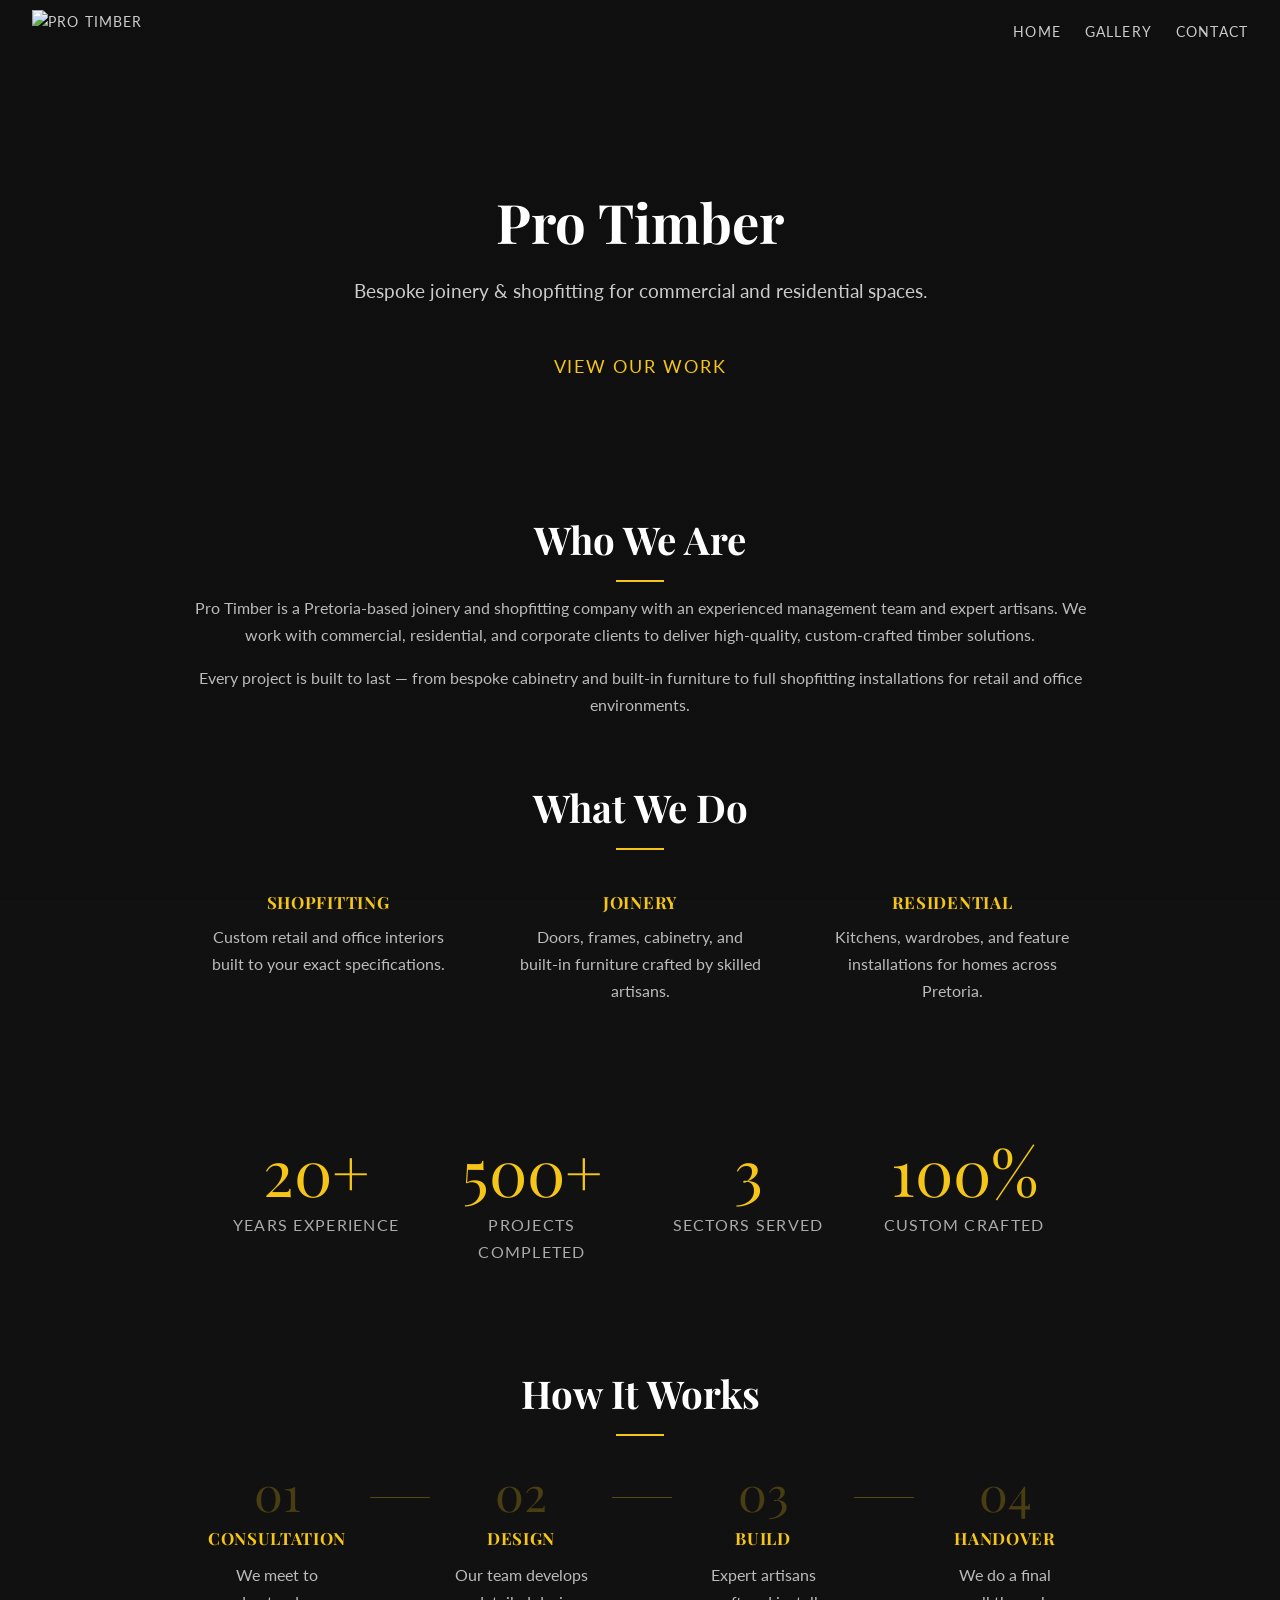
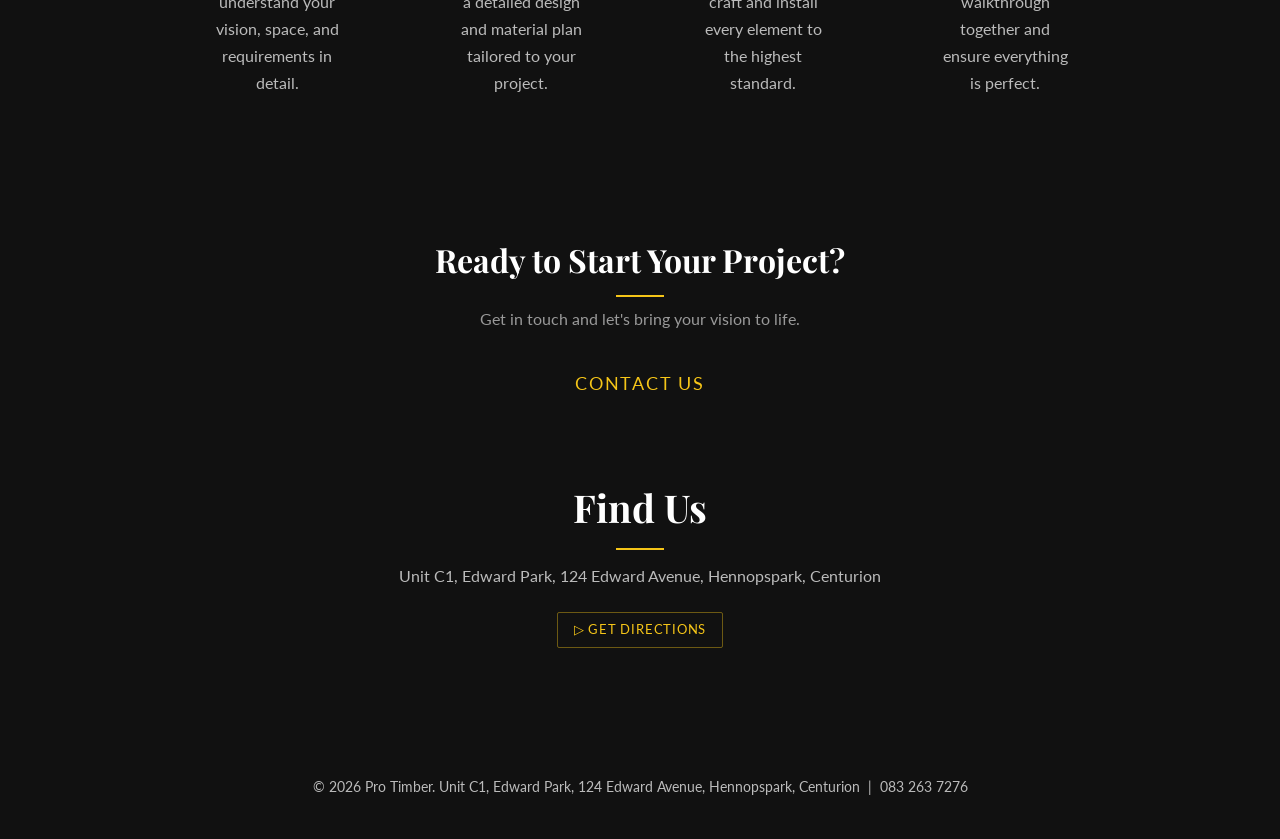
==== index.html @ 9af2f575 "Add files via upload" ====
<!DOCTYPE html>
<html lang="en">

<head>
  <meta charset="UTF-8">
  <meta name="viewport" content="width=device-width, initial-scale=1.0">
  <title>Pro Timber — Joinery &amp; Shopfitting</title>
  <link rel="icon" type="image/png" href="images/logo.png">
  <!-- Google Fonts: loads Playfair Display (headings) and Lato (body/nav) from the internet.
       This must come BEFORE style.css so our CSS can reference these font names. -->
  <link rel="preconnect" href="https://fonts.googleapis.com">
  <link rel="preconnect" href="https://fonts.gstatic.com" crossorigin>
  <link href="https://fonts.googleapis.com/css2?family=Lato:wght@400;700&family=Playfair+Display:wght@400;700&display=swap" rel="stylesheet">
  <link rel="stylesheet" href="style.css">
</head>

<body>

  <!-- NAVIGATION
       The same nav block appears on eve  ry page.
       Later we'll learn how to avoid repeating it (using JS or a build tool).
       For now, copy-paste is fine — it's how most beginners start. -->
  <nav>
    <a href="index.html" class="nav-brand">
      <img src="images/logo.png" alt="Pro Timber" class="nav-logo">
    </a>
    <button class="hamburger" id="hamburger" aria-label="Open menu">
      <span></span><span></span><span></span>
    </button>
    <div class="nav-links" id="nav-links">
      <a href="index.html">Home</a>
      <a href="gallery.html">Gallery</a>
      <a href="contact.html">Contact</a>
    </div>
  </nav>

  <main>

    <!-- HERO SECTION
         A "hero" is web jargon for the big intro block at the top of a page.
         It's the first thing a visitor sees, so it should communicate who you are
         and what you do immediately. -->
    <section class="hero">
      <h1>Pro Timber</h1>
      <p>Bespoke joinery &amp; shopfitting for commercial and residential spaces.</p>
      <a href="gallery.html" class="btn">View Our Work</a>
    </section>

    <!-- ABOUT SECTION -->
    <section class="section" style="text-align:center">
      <h2>Who We Are</h2>
      <p>
        Pro Timber is a Pretoria-based joinery and shopfitting company with an experienced
        management team and expert artisans. We work with commercial, residential, and
        corporate clients to deliver high-quality, custom-crafted timber solutions.
      </p>
      <p>
        Every project is built to last — from bespoke cabinetry and built-in furniture to
        full shopfitting installations for retail and office environments.
      </p>
    </section>

    <!-- SERVICES SECTION
         Notice the "services-grid" class — that class is defined in style.css
         and sets up a 3-column grid layout. -->
    <section class="section" style="text-align:center">
      <h2>What We Do</h2>

      <div class="services-grid">
        <!-- "div" stands for "division" — it's a generic container with no meaning of its own.
             We use it here purely to group content for styling purposes. -->
        <div class="service-card">
          <h3>Shopfitting</h3>
          <p>Custom retail and office interiors built to your exact specifications.</p>
        </div>

        <div class="service-card">
          <h3>Joinery</h3>
          <p>Doors, frames, cabinetry, and built-in furniture crafted by skilled artisans.</p>
        </div>

        <div class="service-card">
          <h3>Residential</h3>
          <p>Kitchens, wardrobes, and feature installations for homes across Pretoria.</p>
        </div>
      </div>
    </section>

    <!-- WHY CHOOSE US
         A row of stats/selling points. The "stats-bar" class sets up a flex row in CSS. -->
    <section class="stats-bar">
      <div class="stat">
        <span class="stat-number">20+</span>
        <span class="stat-label">Years Experience</span>
      </div>
      <div class="stat">
        <span class="stat-number">500+</span>
        <span class="stat-label">Projects Completed</span>
      </div>
      <div class="stat">
        <span class="stat-number">3</span>
        <span class="stat-label">Sectors Served</span>
      </div>
      <div class="stat">
        <span class="stat-number">100%</span>
        <span class="stat-label">Custom Crafted</span>
      </div>
    </section>

    <!-- HOW IT WORKS
         Numbered steps showing the client journey. -->
    <section class="section" style="text-align:center">
      <h2>How It Works</h2>
      <div class="steps">

        <div class="step">
          <div class="step-number">01</div>
          <h3>Consultation</h3>
          <p>We meet to understand your vision, space, and requirements in detail.</p>
        </div>

        <div class="step-divider"></div>

        <div class="step">
          <div class="step-number">02</div>
          <h3>Design</h3>
          <p>Our team develops a detailed design and material plan tailored to your project.</p>
        </div>

        <div class="step-divider"></div>

        <div class="step">
          <div class="step-number">03</div>
          <h3>Build</h3>
          <p>Expert artisans craft and install every element to the highest standard.</p>
        </div>

        <div class="step-divider"></div>

        <div class="step">
          <div class="step-number">04</div>
          <h3>Handover</h3>
          <p>We do a final walkthrough together and ensure everything is perfect.</p>
        </div>

      </div>
    </section>

    <!-- CALL TO ACTION BANNER -->
    <section class="cta-banner">
      <h2>Ready to Start Your Project?</h2>
      <p>Get in touch and let's bring your vision to life.</p>
      <a href="contact.html" class="btn">Contact Us</a>
    </section>

    <!-- LOCATION -->
    <section class="section" style="text-align:center">
      <h2>Find Us</h2>
      <p>Unit C1, Edward Park, 124 Edward Avenue, Hennopspark, Centurion</p>
      <a href="https://www.google.com/maps/dir/-25.8231577,28.3070074/Pro-Timber+Pty+Ltd,+Unit+C1,+124+Edward+Ave,+Hennopspark,+Centurion,+0157/@-25.8391214,28.1965211,13z/data=!3m1!4b1!4m17!1m7!3m6!1s0x1e956595f6eb8b1b:0x446a75d9edf15327!2sPro-Timber+Pty+Ltd!8m2!3d-25.8639199!4d28.1676412!16s%2Fg%2F11k9jcw3yf!4m8!1m1!4e1!1m5!1m1!1s0x1e956595f6eb8b1b:0x446a75d9edf15327!2m2!1d28.1676412!2d-25.8639199?entry=ttu&g_ep=EgoyMDI2MDYxNi4wIKXMDSoASAFQAw%3D%3D" target="_blank" class="maps-btn">
        &#9655; Get Directions
      </a>
    </section>

  </main>

  <footer>
    <p>&copy; 2026 Pro Timber. Unit C1, Edward Park, 124 Edward Avenue, Hennopspark, Centurion &nbsp;|&nbsp; 083 263 7276</p>
  </footer>

  <script>
    const hamburger = document.getElementById('hamburger');
    const navLinks  = document.getElementById('nav-links');
    hamburger.addEventListener('click', function() {
      hamburger.classList.toggle('open');
      navLinks.classList.toggle('open');
    });
    // Close menu when a link is clicked
    navLinks.querySelectorAll('a').forEach(function(link) {
      link.addEventListener('click', function() {
        hamburger.classList.remove('open');
        navLinks.classList.remove('open');
      });
    });
  </script>
</body>
</html>
---- style.css ----
/* ============================================================
   Pro Timber — Dark theme matching the logo
   Dark background, yellow (#f5c518) accents, white text
   ============================================================ */

* {
  box-sizing: border-box;
  margin: 0;
  padding: 0;
}

body {
  font-family: 'Lato', Arial, sans-serif;
  color: #e8e0d0;
  line-height: 1.7;

  background-image:
    linear-gradient(rgba(15, 15, 15, 0.88), rgba(15, 15, 15, 0.88)),
    url('images/bg.png');
  background-attachment: fixed;
  background-size: cover;
  background-position: center;
  background-color: #111;   /* fallback if image fails to load */
}

/* ── Navigation ─────────────────────────────────────────── */
nav {
  background-color: transparent;
  display: flex;
  align-items: center;
  padding: 0 2rem;
  height: 64px;
  gap: 1.5rem;
  position: sticky;
  top: 0;
  z-index: 100;
}

nav a {
  color: #ccc;
  text-decoration: none;
  font-family: 'Lato', Arial, sans-serif;
  font-size: 0.9rem;
  letter-spacing: 0.08em;
  text-transform: uppercase;
  transition: color 0.2s ease;
}

nav a:hover {
  color: #f5c518;   /* yellow from the logo */
}

.nav-brand {
  margin-right: auto;
}

.nav-logo {
  height: 44px;
  display: block;
}

/* ── Main content area ──────────────────────────────────── */
main {
  max-width: 960px;
  margin: 0 auto;
  padding: 2rem 1.5rem 1rem;
}

/* ── Hero ───────────────────────────────────────────────── */
.hero {
  text-align: center;
  padding: 5rem 1rem 4rem;
  margin-bottom: 3rem;
}

.hero p {
  margin-top: 0.3rem;
  margin-bottom: 1rem;
}

.hero h1 {
  font-size: 3.4rem;
  color: #ffffff;
  margin-bottom: 0.4rem;
  font-family: 'Playfair Display', Georgia, serif;
}

.hero p {
  font-size: 1.2rem;
  color: #ccc;
  margin-bottom: 2rem;
}

/* ── Button ─────────────────────────────────────────────── */
.btn {
  display: inline-block;
  padding: 0.8rem 2rem;
  background-color: transparent;
  border: none;
  color: #f5c518;
  text-decoration: none;
  font-family: 'Lato', Arial, sans-serif;
  font-size: 1.1rem;
  letter-spacing: 0.1em;
  text-transform: uppercase;
  transition: color 0.3s ease;
}

.btn:hover {
  color: #fff;
}

/* ── Headings ───────────────────────────────────────────── */
h2 {
  font-size: 2.4rem;
  color: #ffffff;
  margin-bottom: 0.75rem;
  font-family: 'Playfair Display', Georgia, serif;
  padding-bottom: 0.6rem;
  position: relative;
}

/* ::after creates a fake element after the h2 — no extra HTML needed.
   We use it to draw the yellow line underneath. */
h2::after {
  content: '';           /* required for pseudo-elements — even if empty */
  position: absolute;
  bottom: 0;
  left: 50%;
  transform: translateX(-50%);   /* centres the line under the heading */
  width: 48px;
  height: 2px;
  background-color: #f5c518;
}

h3 {
  font-size: 1.05rem;
  color: #f5c518;   /* yellow for sub-headings */
  margin-bottom: 0.4rem;
  font-family: 'Playfair Display', Georgia, serif;
  letter-spacing: 0.04em;
  text-transform: uppercase;
}

p {
  margin-bottom: 1rem;
  color: #bbb;
}

.section {
  margin-bottom: 3.5rem;
}

/* ── Service cards ──────────────────────────────────────── */
.services-grid {
  display: grid;
  grid-template-columns: repeat(3, 1fr);
  gap: 1.5rem;
  margin-top: 1rem;
}

.service-card {
  background: none;
  border: none;
  padding: 1.4rem;
}

/* ── Stats bar (Why Choose Us) ──────────────────────────── */
.stats-bar {
  display: flex;
  justify-content: space-between;
  gap: 1rem;
  margin-bottom: 3.5rem;
  padding: 2.5rem 2rem;
}

.stat {
  text-align: center;
  flex: 1;
}

.stat-number {
  display: block;
  font-family: 'Playfair Display', Georgia, serif;
  font-size: 4rem;
  color: #f5c518;
  line-height: 1;
  margin-bottom: 0.5rem;
}

.stat-label {
  display: block;
  font-family: 'Lato', Arial, sans-serif;
  font-size: 1rem;
  letter-spacing: 0.08em;
  text-transform: uppercase;
  color: #aaa;
}

/* ── How It Works steps ─────────────────────────────────── */
.steps {
  display: flex;
  align-items: flex-start;
  gap: 0;
  margin-top: 2rem;
}

.step {
  flex: 1;
  text-align: center;
  padding: 0 1.5rem;
}

.step-number {
  font-family: 'Playfair Display', Georgia, serif;
  font-size: 3rem;
  color: rgba(245, 197, 24, 0.25);  /* large faint number behind the content */
  line-height: 1;
  margin-bottom: 0.5rem;
}

.step h3 {
  margin-bottom: 0.5rem;
}

/* The horizontal line connecting the steps */
.step-divider {
  width: 60px;
  height: 1px;
  background: rgba(245, 197, 24, 0.3);
  margin-top: 1.8rem;
  flex-shrink: 0;
}

/* ── CTA Banner ─────────────────────────────────────────── */
.cta-banner {
  text-align: center;
  padding: 4rem 2rem;
  margin: 3rem -1.5rem 0;
}

.cta-banner h2 {
  font-size: 2rem;
  margin-bottom: 0.5rem;
}

.cta-banner p {
  margin-bottom: 1.5rem;
  color: #999;
}

/* ── Gallery ────────────────────────────────────────────── */
.gallery-grid {
  display: grid;
  grid-template-columns: repeat(3, 1fr);
  gap: 0.75rem;
  margin-top: 1rem;
}

.gallery-item {
  aspect-ratio: 1 / 1;
  background-color: #222;
  border-radius: 2px;
  overflow: hidden;
  position: relative;   /* needed so the caption can be positioned inside it */
  cursor: pointer;
}

.gallery-item img {
  width: 100%;
  height: 100%;
  object-fit: cover;
  display: block;
  transition: transform 0.4s ease;
}

.gallery-item:hover img {
  transform: scale(1.06);
}

/* Caption overlay — sits at the bottom of the photo, hidden by default */
.gallery-caption {
  position: absolute;     /* positioned relative to .gallery-item */
  bottom: 0;
  left: 0;
  right: 0;
  background: linear-gradient(transparent, rgba(0,0,0,0.85));
  color: #fff;
  padding: 2rem 1rem 0.8rem;
  font-family: 'Lato', Arial, sans-serif;
  font-size: 0.85rem;
  letter-spacing: 0.06em;
  text-transform: uppercase;

  /* Start off-screen below the photo, slide up on hover */
  transform: translateY(100%);
  transition: transform 0.35s ease;
}

.gallery-caption span {
  color: #f5c518;   /* yellow project name */
  display: block;
  font-size: 0.75rem;
  margin-bottom: 0.1rem;
}

.gallery-item:hover .gallery-caption {
  transform: translateY(0);   /* slides into view */
}

/* ── Lightbox ───────────────────────────────────────────── */
#lightbox {
  display: none;             /* hidden by default; JS sets this to "flex" when open */
  position: fixed;           /* fixed = stays in place even when page scrolls */
  inset: 0;                  /* shorthand for top:0, right:0, bottom:0, left:0 — fills screen */
  background: rgba(0,0,0,0.93);
  z-index: 1000;             /* sits above everything else */
  align-items: center;
  justify-content: center;
  flex-direction: column;
}

/* Fixed-size frame — arrows are anchored to this, not to the image */
#lb-inner {
  position: relative;
  width: 80vw;
  max-width: 1000px;
  display: flex;
  align-items: center;
  justify-content: center;
}

#lb-img {
  max-width: 80vw;
  max-height: 80vh;
  object-fit: contain;
  border-radius: 2px;
  display: block;
}

#lb-caption {
  margin-top: 1rem;
  text-align: center;
  font-family: 'Lato', Arial, sans-serif;
}

#lb-category {
  color: #f5c518;
  font-size: 0.75rem;
  letter-spacing: 0.1em;
  text-transform: uppercase;
  display: block;
  margin-bottom: 0.2rem;
}

#lb-title {
  color: #fff;
  font-size: 1rem;
  letter-spacing: 0.05em;
}

/* Close, prev, next buttons */
#lb-close {
  position: absolute;
  top: 1.2rem;
  right: 1.5rem;
  background: none;
  border: none;
  color: #fff;
  font-size: 1.8rem;
  cursor: pointer;
  line-height: 1;
  transition: color 0.2s;
}

#lb-close:hover { color: #f5c518; }

#lb-prev, #lb-next {
  position: absolute;
  top: 50%;
  transform: translateY(-50%);
  background: none;
  border: none;
  color: rgba(255,255,255,0.45);
  font-size: 2.8rem;
  padding: 0.4rem;
  cursor: pointer;
  transition: color 0.2s;
  line-height: 1;
}

#lb-prev { left: -9rem; }
#lb-next { right: -9rem; }

#lb-prev:hover, #lb-next:hover {
  color: rgba(255,255,255,0.85);
}

/* ── Contact page ───────────────────────────────────────── */
.contact-layout {
  display: grid;
  grid-template-columns: 1fr 1fr;
  gap: 2rem;
  margin-top: 0.5rem;
}

.contact-info p {
  margin-bottom: 0.25rem;
  font-size: 0.9rem;
}

.contact-info h3 {
  margin-top: 0.8rem;
  margin-bottom: 0.2rem;
  font-size: 0.95rem;
}

.contact-info a {
  color: #f5c518;
  text-decoration: none;
}

.contact-info a:hover {
  text-decoration: underline;
}

.maps-btn {
  display: inline-block;
  margin-top: 0.4rem;
  padding: 0.4rem 1rem;
  border: 1px solid rgba(245, 197, 24, 0.4);
  color: #f5c518;
  font-size: 0.8rem;
  letter-spacing: 0.06em;
  text-transform: uppercase;
  text-decoration: none;
  border-radius: 2px;
  transition: background-color 0.2s ease, color 0.2s ease;
}

.maps-btn:hover {
  background-color: #f5c518;
  color: #111;
  text-decoration: none;
}

/* ── Form ───────────────────────────────────────────────── */
form {
  display: flex;
  flex-direction: column;
  gap: 0.4rem;
}

label {
  font-size: 0.8rem;
  font-weight: bold;
  letter-spacing: 0.06em;
  text-transform: uppercase;
  color: #f5c518;
}

input, textarea {
  padding: 0.7rem 0.9rem;
  border: 1px solid #444;
  border-radius: 2px;
  font-size: 1rem;
  font-family: 'Lato', Arial, sans-serif;
  background: rgba(255, 255, 255, 0.07);
  color: #e8e0d0;
  width: 100%;
  transition: border-color 0.2s ease;
}

input::placeholder, textarea::placeholder {
  color: #666;
}

input:focus, textarea:focus {
  outline: none;
  border-color: #f5c518;
}

textarea {
  min-height: 80px;
  resize: vertical;
}

button[type="submit"] {
  align-self: flex-start;
  padding: 0.7rem 1.8rem;
  background-color: #f5c518;
  color: #111;
  border: none;
  border-radius: 2px;
  font-size: 0.9rem;
  font-family: 'Lato', Arial, sans-serif;
  font-weight: bold;
  letter-spacing: 0.06em;
  text-transform: uppercase;
  cursor: pointer;
  transition: background-color 0.2s ease;
}

button[type="submit"]:hover {
  background-color: #fff;
}

#form-confirmation {
  display: none;
  margin-top: 1rem;
  color: #f5c518;
  font-family: 'Lato', Arial, sans-serif;
}

/* ── Footer ─────────────────────────────────────────────── */
footer {
  background-color: transparent;
  color: #666;
  text-align: center;
  padding: 1.5rem;
  font-family: 'Lato', Arial, sans-serif;
  font-size: 0.85rem;
  margin-top: 2rem;
}

/* ============================================================
   MOBILE RESPONSIVENESS
   Everything below only applies when screen width ≤ 768px.
   Think of @media as an "if" statement — if screen is small,
   use these rules instead of the ones above.
   ============================================================ */

/* ── Hamburger button (hidden on desktop) ───────────────── */
.hamburger {
  display: none;          /* invisible on desktop */
  flex-direction: column;
  gap: 5px;
  background: none;
  border: none;
  cursor: pointer;
  padding: 4px;
  margin-left: auto;
}

.hamburger span {
  display: block;
  width: 24px;
  height: 2px;
  background-color: #ccc;
  transition: all 0.3s ease;
}

/* When the menu is open, animate the three lines into an X */
.hamburger.open span:nth-child(1) { transform: translateY(7px) rotate(45deg); }
.hamburger.open span:nth-child(2) { opacity: 0; }
.hamburger.open span:nth-child(3) { transform: translateY(-7px) rotate(-45deg); }

/* ── Mobile nav menu ────────────────────────────────────── */
.nav-links {
  display: contents;   /* on desktop, links behave as normal nav children */
}

@media (max-width: 768px) {

  .hamburger {
    display: flex;
  }

  .nav-brand {
    margin-right: 0;
  }

  /* Hidden dropdown — display:none means it takes up no space at all */
  .nav-links {
    display: none;
    flex-direction: column;
    position: fixed;
    top: 64px;
    left: 0;
    right: 0;
    background: rgba(10, 10, 10, 0.97);
    padding: 1.5rem 2rem;
    gap: 1.2rem;
    z-index: 99;
  }

  /* Only show when hamburger has been clicked */
  .nav-links.open {
    display: flex;
  }

  .nav-links a {
    font-size: 1.1rem;
  }

  /* ── Hero ─────────────────────────────────────────────── */
  .hero {
    padding: 3rem 1rem 2.5rem;
  }

  .hero h1 {
    font-size: 2.2rem;
  }

  .hero p {
    font-size: 1rem;
  }

  /* ── Headings ─────────────────────────────────────────── */
  h2 {
    font-size: 1.8rem;
  }

  /* ── Services — 1 column on phone ────────────────────── */
  .services-grid {
    grid-template-columns: 1fr;
  }

  /* ── Stats — 2x2 grid on phone ───────────────────────── */
  .stats-bar {
    flex-wrap: wrap;
    padding: 1.5rem 1rem;
  }

  .stat {
    flex: 0 0 50%;    /* each stat takes up half the width = 2 per row */
    margin-bottom: 1.5rem;
  }

  .stat-number {
    font-size: 2.8rem;
  }

  /* ── How It Works — stack vertically ─────────────────── */
  .steps {
    flex-direction: column;
    align-items: center;
  }

  .step {
    width: 100%;
    padding: 0 1rem;
    margin-bottom: 1.5rem;
  }

  /* Replace horizontal divider with a short vertical one */
  .step-divider {
    width: 1px;
    height: 30px;
    margin: 0 auto;
  }

  /* ── Contact — stack columns vertically ───────────────── */
  .contact-layout {
    grid-template-columns: 1fr;
  }

  /* ── Gallery — 2 columns on phone ────────────────────── */
  .gallery-grid {
    grid-template-columns: repeat(2, 1fr);
  }

  /* ── Lightbox arrows — bring in closer on small screen── */
  #lb-prev { left: -2.5rem; }
  #lb-next { right: -2.5rem; }

  #lb-inner {
    width: 75vw;
  }

  #lb-img {
    max-width: 75vw;
  }
}
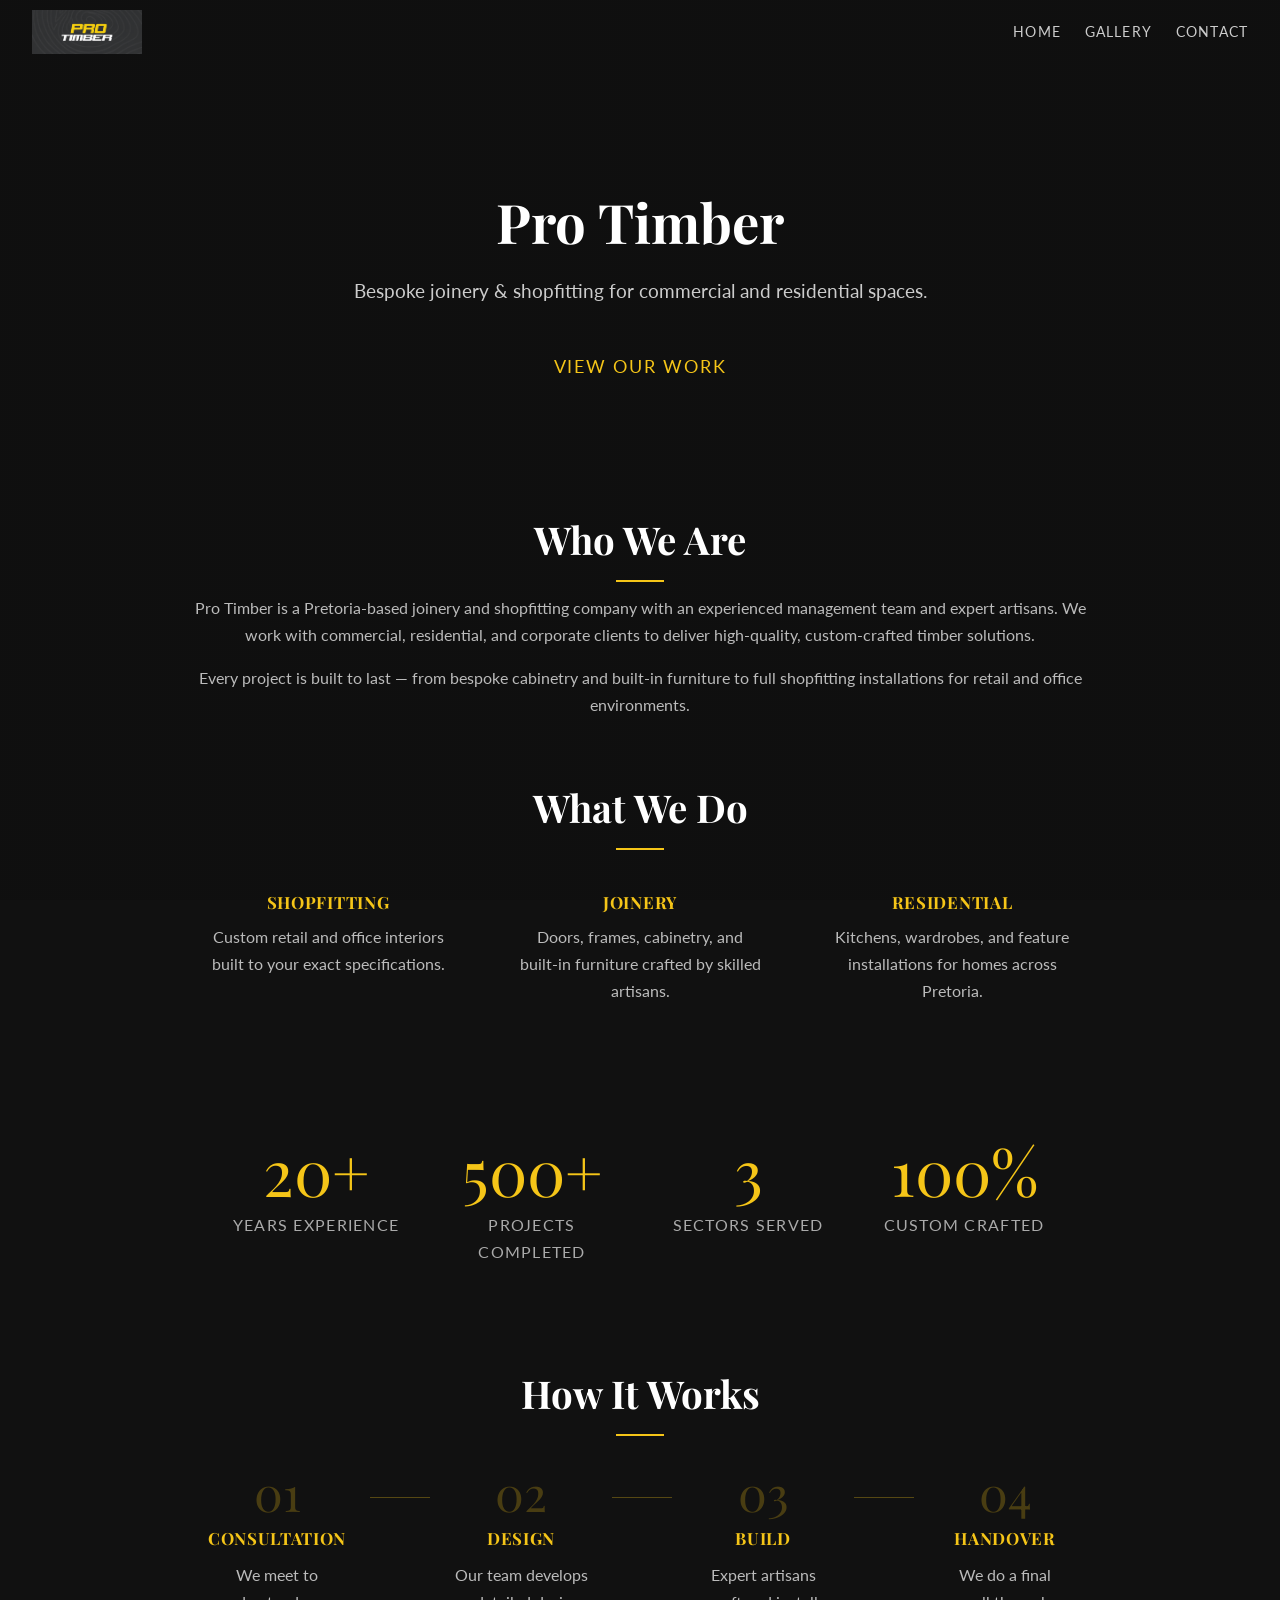
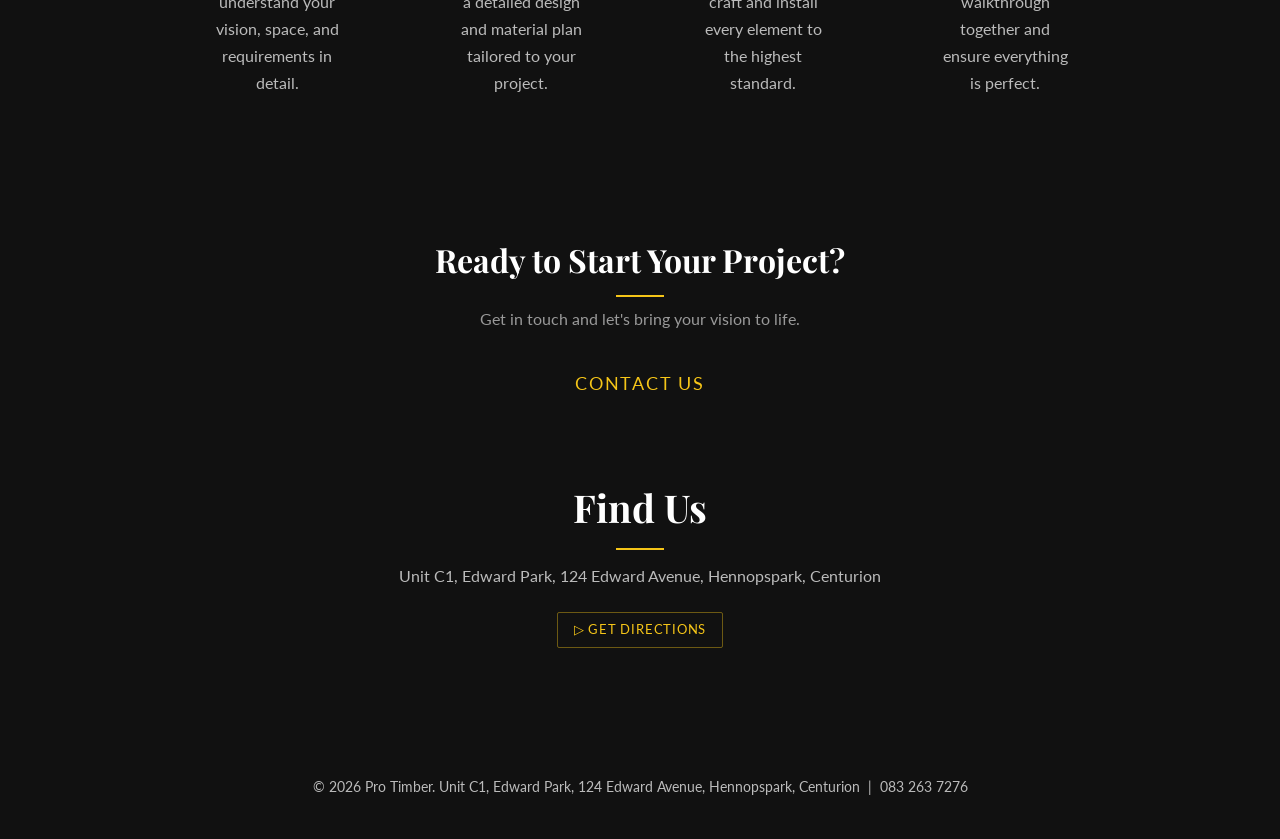
==== commit 85ca4d59: "Update index.html" ====
--- a/index.html
+++ b/index.html
@@ -5,7 +5,7 @@
   <meta charset="UTF-8">
   <meta name="viewport" content="width=device-width, initial-scale=1.0">
   <title>Pro Timber — Joinery &amp; Shopfitting</title>
-  <link rel="icon" type="image/png" href="images/logo.png">
+  <link rel="icon" type="image/png" href="Images/logo.png">
   <!-- Google Fonts: loads Playfair Display (headings) and Lato (body/nav) from the internet.
        This must come BEFORE style.css so our CSS can reference these font names. -->
   <link rel="preconnect" href="https://fonts.googleapis.com">
@@ -22,7 +22,7 @@
        For now, copy-paste is fine — it's how most beginners start. -->
   <nav>
     <a href="index.html" class="nav-brand">
-      <img src="images/logo.png" alt="Pro Timber" class="nav-logo">
+      <img src="Images/logo.png" alt="Pro Timber" class="nav-logo">
     </a>
     <button class="hamburger" id="hamburger" aria-label="Open menu">
       <span></span><span></span><span></span>
